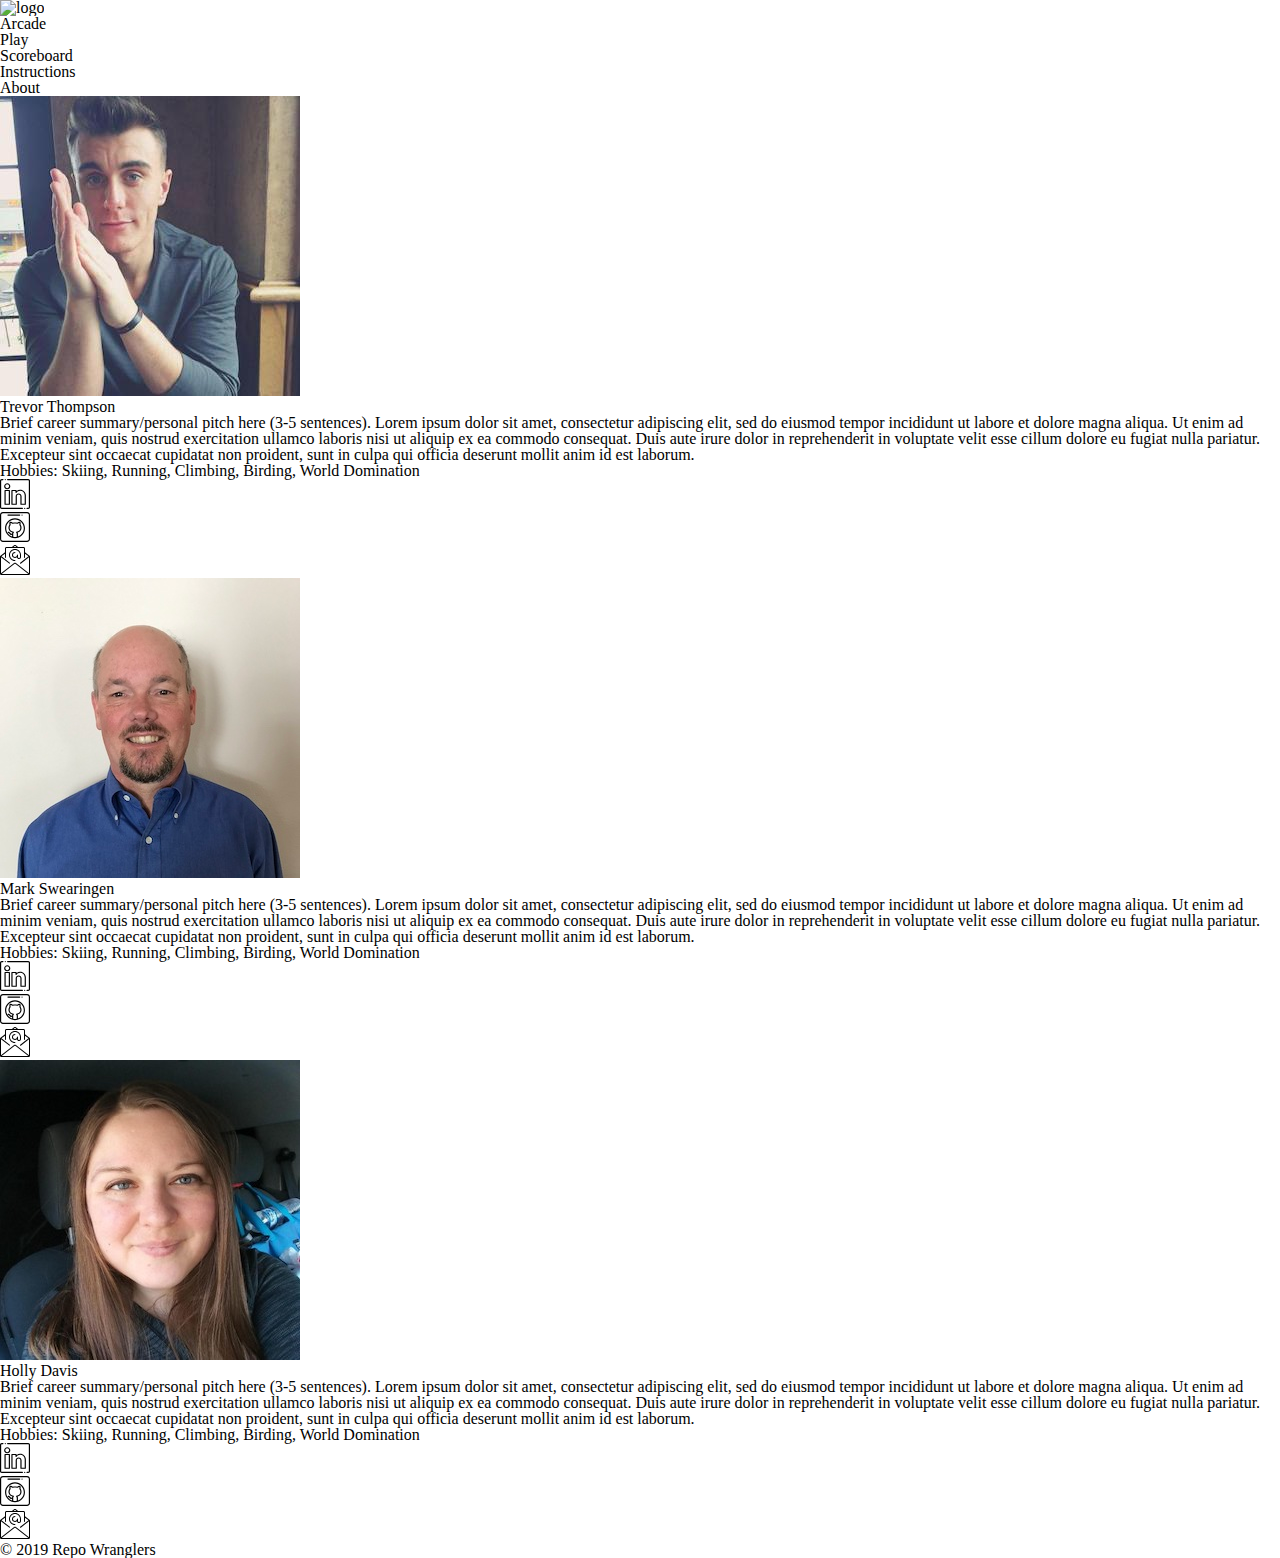
==== pages/about-us.html @ 8bfe7a9c "Merge pull request #6 from TrevorThomp/aboutus-HTML-only" ====
<!DOCTYPE html>
<html lang="en">

<head>
  <meta charset="UTF-8">
  <meta name="viewport" content="width=device-width, initial-scale=1.0">
  <meta http-equiv="X-UA-Compatible" content="ie=edge">
  <!-- Placeholder for tab favicon -->
  <link rel="icon" href="">
  <link rel="stylesheet" href="../css/reset.css">
  <link rel="stylesheet" href="../css/style.css">
  <!-- Placeholder for Google font links -->
  <link href="https://fonts.googleapis.com/css?family=Audiowide&display=swap" rel="stylesheet">
  <title>About</title>
</head>

<body>
  <header>
    <div id="logo">
      <img src="http://via.placeholder.com/200x100" alt="logo">
      <h1>Arcade</h1>
    </div>
    <nav>
      <ul>
        <li>Play</li>
        <li>Scoreboard</li>
        <li>Instructions</li>
        <li>About</li>
      </ul>
    </nav>

  </header>
  <main>
    <div id="trevor">
      <img src="../img/trevor.jpg" alt="Trevor's headshot">
      <h2>Trevor Thompson</h2>
      <p id="career">Brief career summary/personal pitch here (3-5 sentences). Lorem ipsum dolor sit amet, consectetur
        adipiscing elit, sed do eiusmod tempor incididunt ut labore et dolore magna aliqua. Ut enim ad minim veniam,
        quis nostrud exercitation ullamco laboris nisi ut aliquip ex ea commodo consequat. Duis aute irure dolor in
        reprehenderit in voluptate velit esse cillum dolore eu fugiat nulla pariatur. Excepteur sint occaecat cupidatat
        non proident, sunt in culpa qui officia deserunt mollit anim id est laborum.</p>
      <p id="hobbies">Hobbies: Skiing, Running, Climbing, Birding, World Domination</p>
      <ul>
        <li id="linkedin">
          <!-- Is there a way to open links in a new tab without security issues? -->
          <a href="https://www.linkedin.com/in/trevorthomp"><img src="../img/linkedin.svg" width=30px alt="LinkedIn Icon"></a>
        </li>
        <li id="github">
          <a href="https://github.com/TrevorThomp"><img src="../img/github.svg" width=30px alt="GitHub Icon"></a>
        </li>
        <li id="email">
          <a href="mailto:Trevor.Ray.Thompson@gmail.com"><img src="../img/email.svg" width=30px alt="Email Icon"></a>
        </li>
      </ul>
    </div>
    <div id="mark">
      <img src="../img/mark.jpg" alt="Mark's headshot">
      <h2>Mark Swearingen</h2>
      <p id="career">Brief career summary/personal pitch here (3-5 sentences). Lorem ipsum dolor sit amet, consectetur
        adipiscing elit, sed do eiusmod tempor incididunt ut labore et dolore magna aliqua. Ut enim ad minim veniam,
        quis nostrud exercitation ullamco laboris nisi ut aliquip ex ea commodo consequat. Duis aute irure dolor in
        reprehenderit in voluptate velit esse cillum dolore eu fugiat nulla pariatur. Excepteur sint occaecat cupidatat
        non proident, sunt in culpa qui officia deserunt mollit anim id est laborum.</p>
      <p id="hobbies">Hobbies: Skiing, Running, Climbing, Birding, World Domination</p>
      <ul>
        <li id="linkedin">
          <a href="https://www.linkedin.com/in/mark-swearingen"><img src="../img/linkedin.svg" width=30px alt="LinkedIn Icon"></a>
        </li>
        <li id="github">
          <a href="https://github.com/MarkArlenSwearingen"><img src="../img/github.svg" width=30px alt="GitHub Icon"></a>
        </li>
        <li id="email">
          <a href="mailto:markswearingen@bendcable.com"><img src="../img/email.svg" width=30px alt="Email Icon"></a>
        </li>
      </ul>
    </div>
    <div id="holly">
      <img src="../img/holly.jpg" alt="Holly's headshot">
      <h2>Holly Davis</h2>
      <p id="career">Brief career summary/personal pitch here (3-5 sentences). Lorem ipsum dolor sit amet, consectetur
        adipiscing elit, sed do eiusmod tempor incididunt ut labore et dolore magna aliqua. Ut enim ad minim veniam,
        quis nostrud exercitation ullamco laboris nisi ut aliquip ex ea commodo consequat. Duis aute irure dolor in
        reprehenderit in voluptate velit esse cillum dolore eu fugiat nulla pariatur. Excepteur sint occaecat cupidatat
        non proident, sunt in culpa qui officia deserunt mollit anim id est laborum.</p>
      <p id="hobbies">Hobbies: Skiing, Running, Climbing, Birding, World Domination</p>
      <ul>
        <li id="linkedin">
          <a href="https://www.linkedin.com/in/hollydavis541"><img src="../img/linkedin.svg" width=30px alt="LinkedIn Icon"></a>
        </li>
        <li id="github">
          <a href="https://github.com/hollydavis541"><img src="../img/github.svg" width=30px alt="GitHub Icon"></a>
        </li>
        <li id="email">
          <a href="mailto:hollydavis541@gmail.com"><img src="../img/email.svg" width=30px alt="Email Icon"></a>
        </li>
      </ul>
    </div>
  </main>
  <footer>
    <p>&copy 2019 Repo Wranglers</p>
  </footer>
</body>
<script src="../js/app.js"></script>

</html>
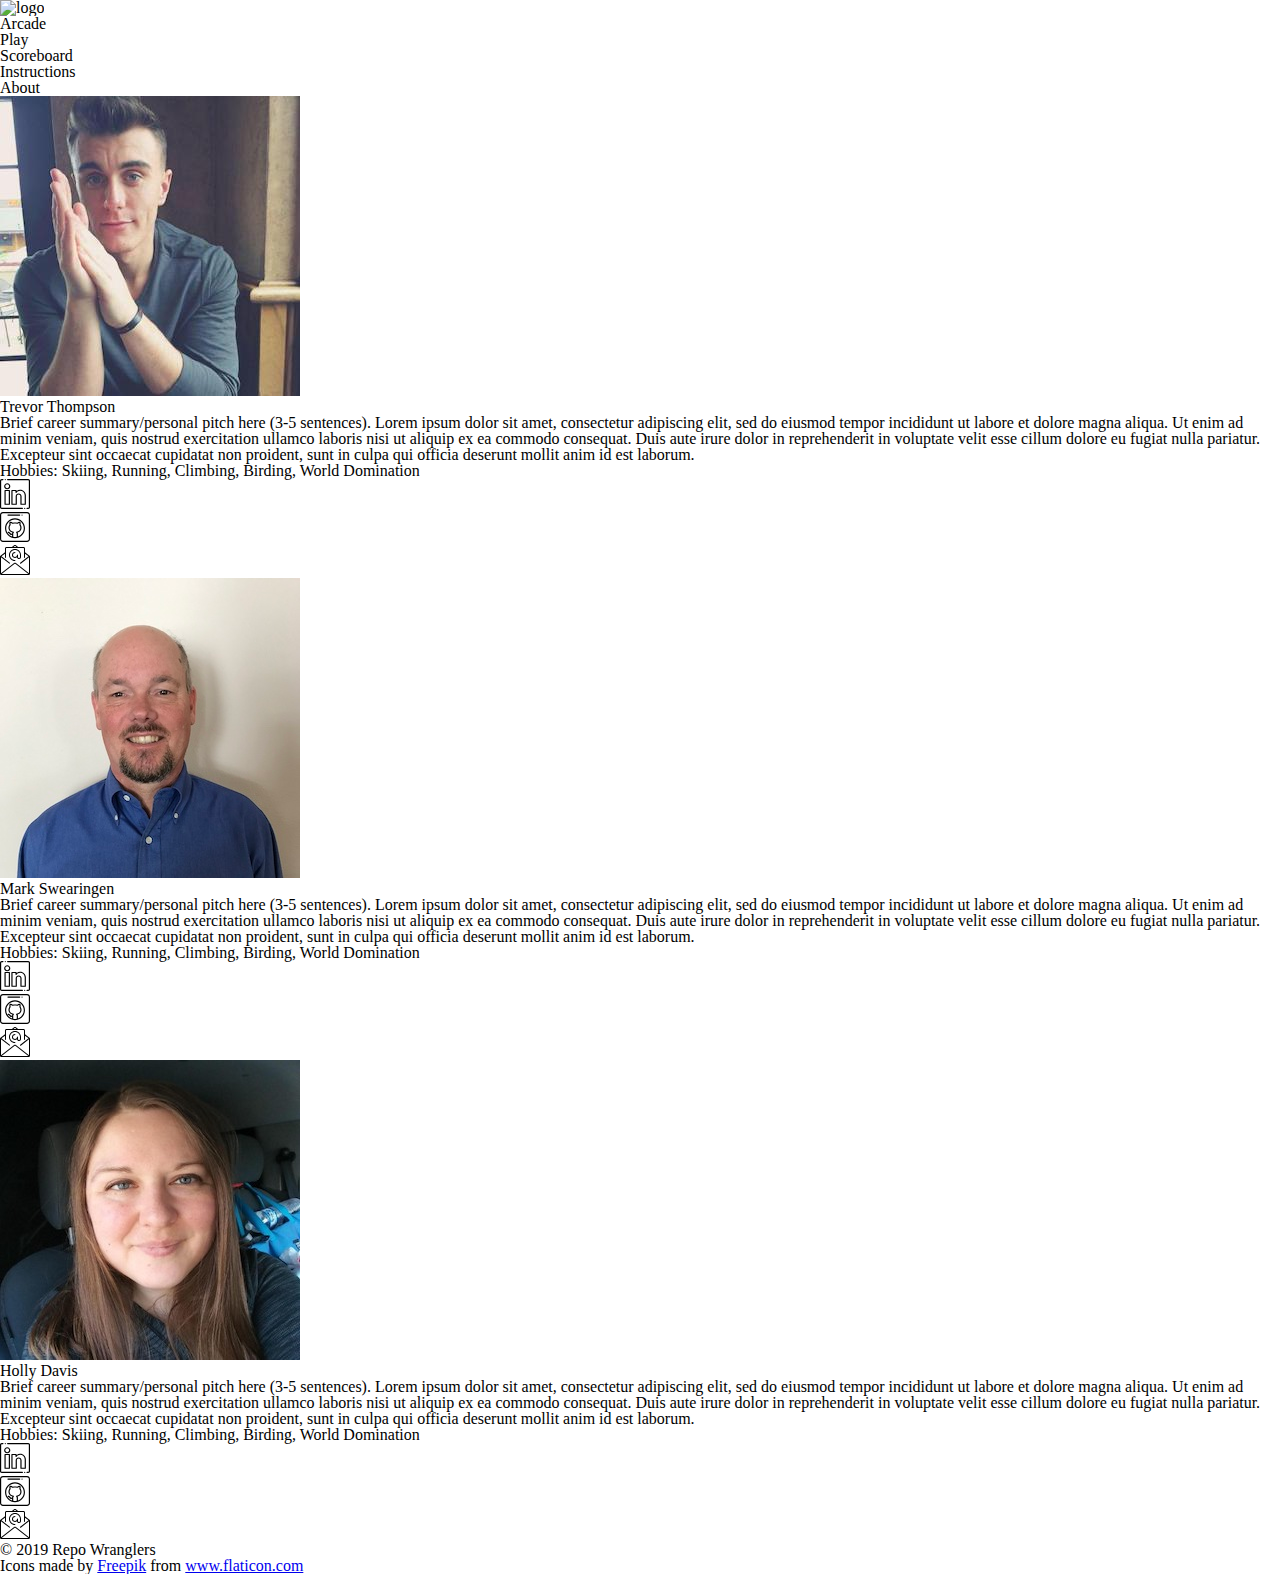
==== commit 0f6917e9: "added icon attribution to footer" ====
--- a/pages/about-us.html
+++ b/pages/about-us.html
@@ -98,6 +98,9 @@
   </main>
   <footer>
     <p>&copy 2019 Repo Wranglers</p>
+    <!-- The following is the specific attribution the Flat Icon website says we must use for the github, linkedin, and mail icons above -->
+    <p>Icons made by <a href="https://www.flaticon.com/authors/freepik" title="Freepik">Freepik</a> from <a href="https://www.flaticon.com/" title="Flaticon">www.flaticon.com</a>
+    </p>
   </footer>
 </body>
 <script src="../js/app.js"></script>
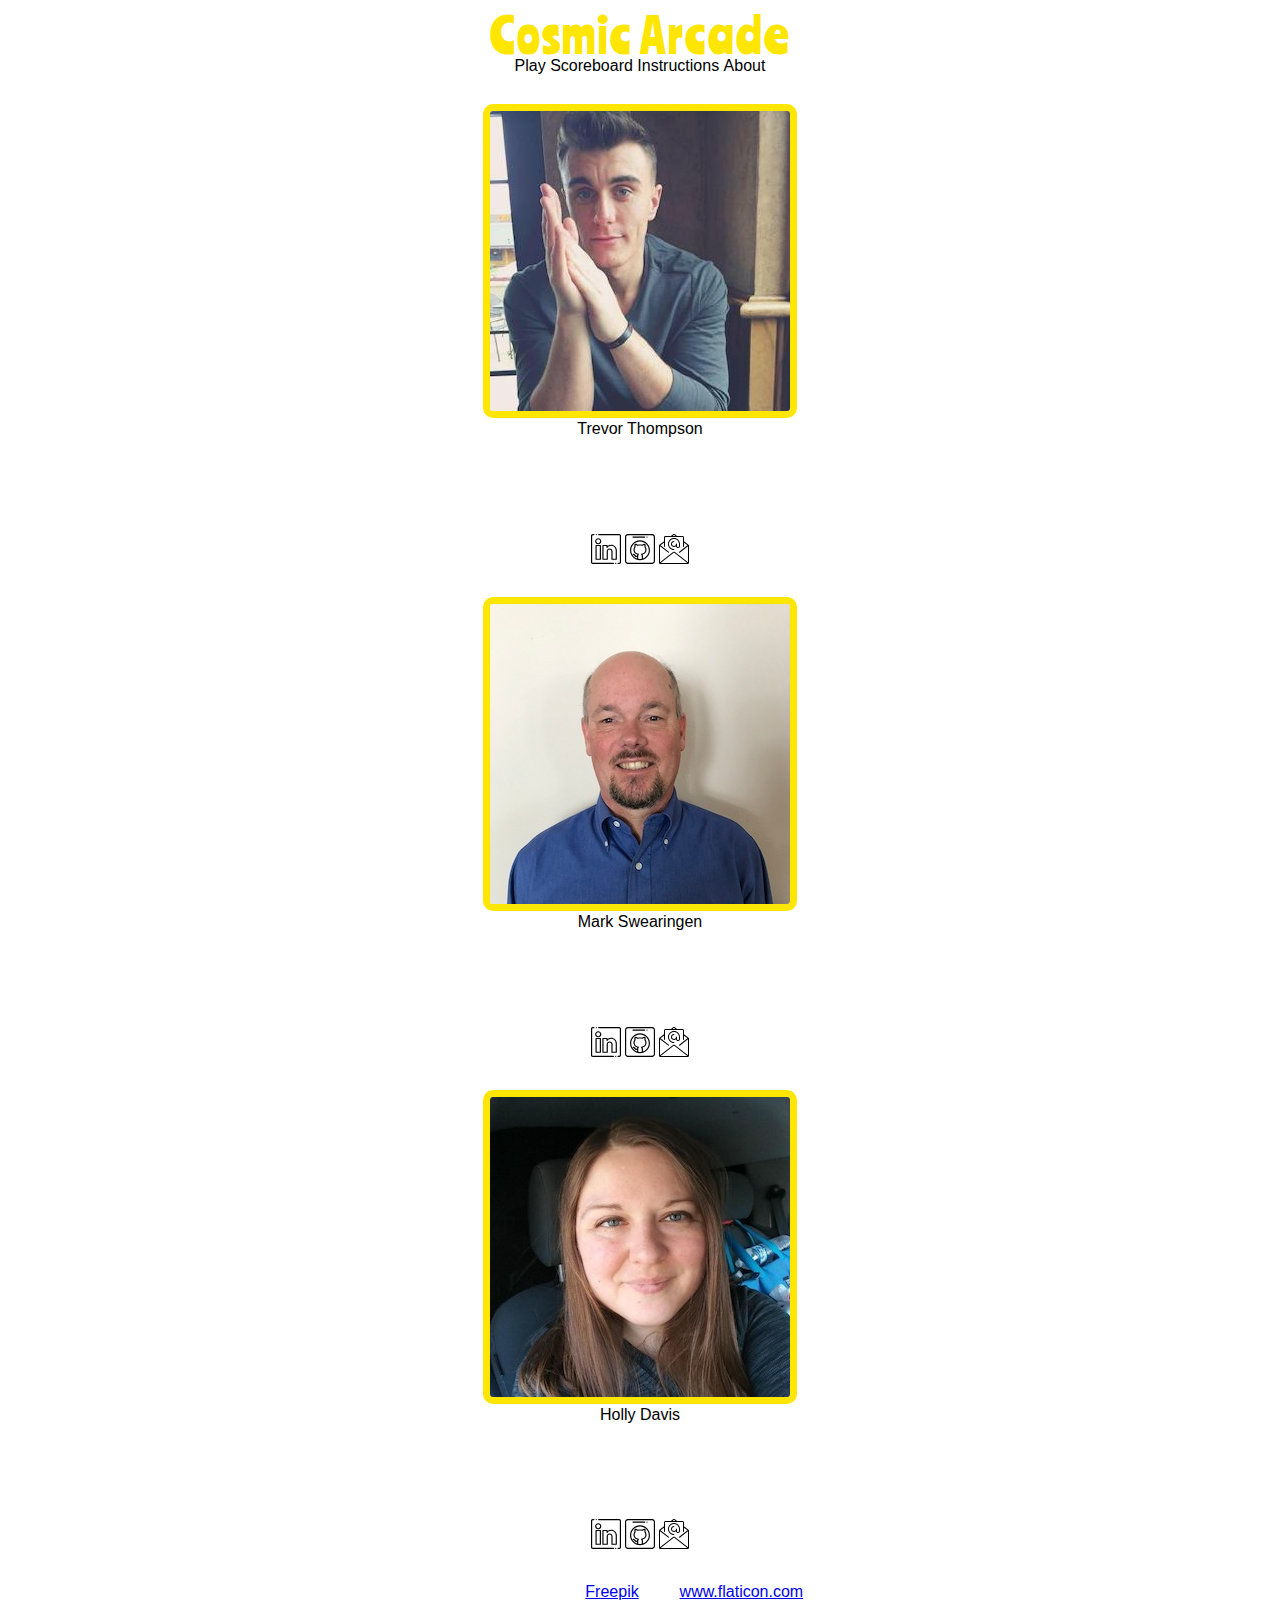
==== commit c282168f: "added glow images and made a temporary star background demo page" ====
--- a/pages/about-us.html
+++ b/pages/about-us.html
@@ -8,17 +8,16 @@
   <!-- Placeholder for tab favicon -->
   <link rel="icon" href="">
   <link rel="stylesheet" href="../css/reset.css">
-  <link rel="stylesheet" href="../css/style.css">
+  <link rel="stylesheet" href="../css/about-us.css">
   <!-- Placeholder for Google font links -->
-  <link href="https://fonts.googleapis.com/css?family=Audiowide&display=swap" rel="stylesheet">
+  <link href="https://fonts.googleapis.com/css?family=Ranchers&display=swap" rel="stylesheet">
   <title>About</title>
 </head>
 
-<body>
+<body>  
   <header>
     <div id="logo">
-      <img src="http://via.placeholder.com/200x100" alt="logo">
-      <h1>Arcade</h1>
+      <h1>Cosmic Arcade</h1>
     </div>
     <nav>
       <ul>
@@ -32,7 +31,7 @@
   </header>
   <main>
     <div id="trevor">
-      <img src="../img/trevor.jpg" alt="Trevor's headshot">
+      <img id="imgtrevor" src="../img/trevor.jpg" alt="Trevor's headshot">
       <h2>Trevor Thompson</h2>
       <p id="career">Brief career summary/personal pitch here (3-5 sentences). Lorem ipsum dolor sit amet, consectetur
         adipiscing elit, sed do eiusmod tempor incididunt ut labore et dolore magna aliqua. Ut enim ad minim veniam,
@@ -54,7 +53,7 @@
       </ul>
     </div>
     <div id="mark">
-      <img src="../img/mark.jpg" alt="Mark's headshot">
+      <img id="imgmark" src="../img/mark.jpg" alt="Mark's headshot">
       <h2>Mark Swearingen</h2>
       <p id="career">Brief career summary/personal pitch here (3-5 sentences). Lorem ipsum dolor sit amet, consectetur
         adipiscing elit, sed do eiusmod tempor incididunt ut labore et dolore magna aliqua. Ut enim ad minim veniam,
@@ -75,7 +74,7 @@
       </ul>
     </div>
     <div id="holly">
-      <img src="../img/holly.jpg" alt="Holly's headshot">
+      <img id="imgholly" src="../img/holly.jpg" alt="Holly's headshot">
       <h2>Holly Davis</h2>
       <p id="career">Brief career summary/personal pitch here (3-5 sentences). Lorem ipsum dolor sit amet, consectetur
         adipiscing elit, sed do eiusmod tempor incididunt ut labore et dolore magna aliqua. Ut enim ad minim veniam,
--- a/css/about-us.css
+++ b/css/about-us.css
@@ -0,0 +1,56 @@
+/* Just some quick CSS to demo the star background--it's fine that we change this later */
+
+body {
+  background-image: url(../img/starbackground.svg);
+  /* setting the width controls the star size */
+  background-size: 400px;
+  font-family: Verdana, Geneva, Tahoma, sans-serif;
+  text-align: center;
+  margin: 10px;
+}
+
+h1 {
+  font-family: 'Ranchers', cursive;
+  font-size: 3em;
+  color:  rgb(255, 230, 0);
+  letter-spacing: 2px;
+}
+
+#div-showdown {
+  text-align: center;
+}
+
+
+
+#spacer {
+  margin-top: 100px;
+  text-align: center;
+}
+
+#weapons {
+  list-style-type: none;
+}
+
+li {
+  display: inline;
+}
+
+.choice {
+  height: 100px;
+}
+
+p {
+  color: white;
+  line-height: 1.2em;
+  margin-bottom: 10px;
+}
+
+#imgtrevor, #imgmark, #imgholly {
+  margin-top: 30px;
+  border-radius: 10px;
+  border: 7px solid rgb(255, 230, 0);
+}
+
+.showdown {
+  width: 200px;
+}
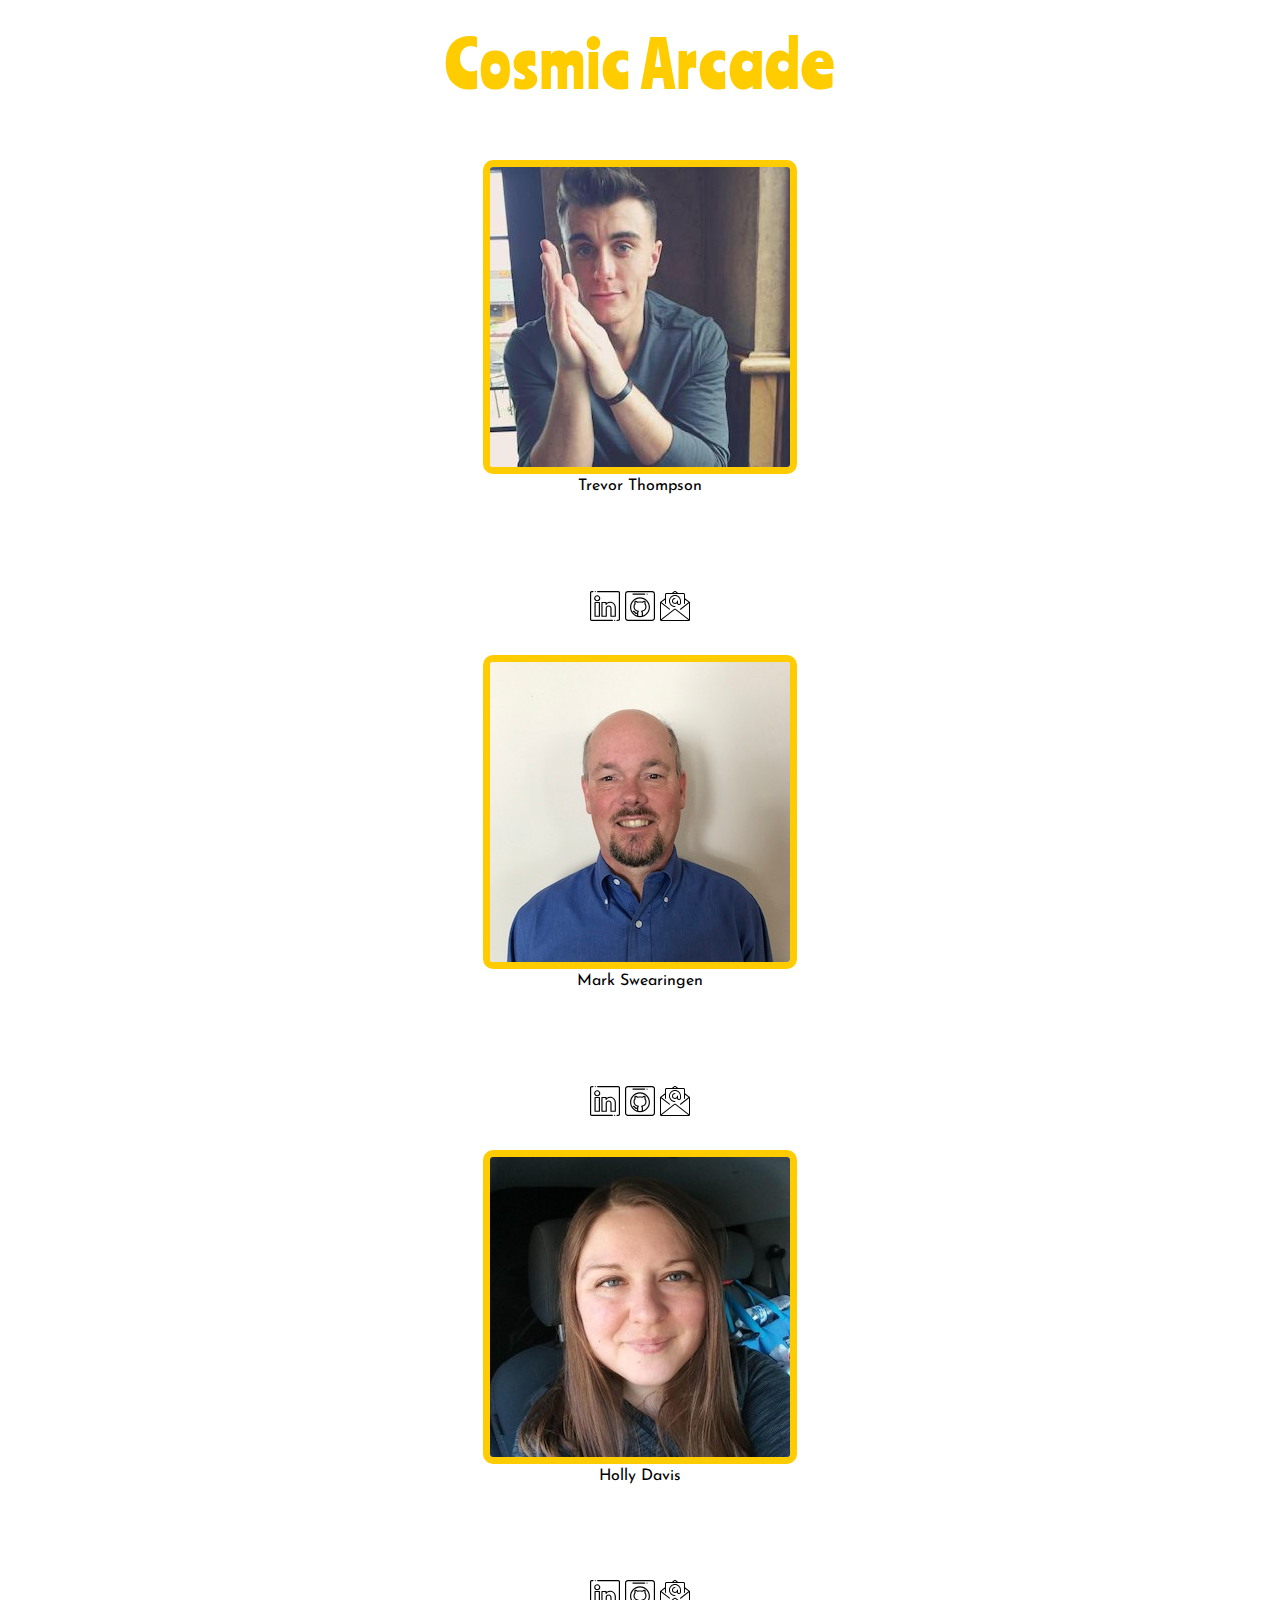
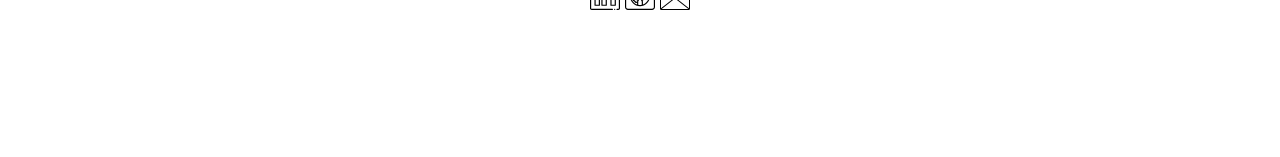
==== commit e5ad8e69: "updated header, navigation, footer on all pages" ====
--- a/pages/about-us.html
+++ b/pages/about-us.html
@@ -5,29 +5,27 @@
   <meta charset="UTF-8">
   <meta name="viewport" content="width=device-width, initial-scale=1.0">
   <meta http-equiv="X-UA-Compatible" content="ie=edge">
-  <!-- Placeholder for tab favicon -->
-  <link rel="icon" href="">
+  <link rel="icon" href="../img/favicon.png">
   <link rel="stylesheet" href="../css/reset.css">
   <link rel="stylesheet" href="../css/about-us.css">
-  <!-- Placeholder for Google font links -->
+  <link href="https://fonts.googleapis.com/css?family=Josefin+Sans:400,700&display=swap" rel="stylesheet">
   <link href="https://fonts.googleapis.com/css?family=Ranchers&display=swap" rel="stylesheet">
   <title>About</title>
 </head>
 
-<body>  
+<body>
   <header>
     <div id="logo">
       <h1>Cosmic Arcade</h1>
     </div>
-    <nav>
-      <ul>
-        <li>Play</li>
-        <li>Scoreboard</li>
-        <li>Instructions</li>
-        <li>About</li>
+    <nav id="nav">
+      <ul id="ul-nav">
+        <li><a href="../index.html">PLAY</a></li>
+        <li><a href="./instructions.html">INSTRUCTIONS</a></li>
+        <li><a href="./highscores.html">SCOREBOARD</a></li>
+        <li><a href="./about-us.html">ABOUT</a></li>
       </ul>
     </nav>
-
   </header>
   <main>
     <div id="trevor">
@@ -42,7 +40,8 @@
       <ul>
         <li id="linkedin">
           <!-- Is there a way to open links in a new tab without security issues? -->
-          <a href="https://www.linkedin.com/in/trevorthomp"><img src="../img/linkedin.svg" width=30px alt="LinkedIn Icon"></a>
+          <a href="https://www.linkedin.com/in/trevorthomp"><img src="../img/linkedin.svg" width=30px
+              alt="LinkedIn Icon"></a>
         </li>
         <li id="github">
           <a href="https://github.com/TrevorThomp"><img src="../img/github.svg" width=30px alt="GitHub Icon"></a>
@@ -63,10 +62,12 @@
       <p id="hobbies">Hobbies: Skiing, Running, Climbing, Birding, World Domination</p>
       <ul>
         <li id="linkedin">
-          <a href="https://www.linkedin.com/in/mark-swearingen"><img src="../img/linkedin.svg" width=30px alt="LinkedIn Icon"></a>
+          <a href="https://www.linkedin.com/in/mark-swearingen"><img src="../img/linkedin.svg" width=30px
+              alt="LinkedIn Icon"></a>
         </li>
         <li id="github">
-          <a href="https://github.com/MarkArlenSwearingen"><img src="../img/github.svg" width=30px alt="GitHub Icon"></a>
+          <a href="https://github.com/MarkArlenSwearingen"><img src="../img/github.svg" width=30px
+              alt="GitHub Icon"></a>
         </li>
         <li id="email">
           <a href="mailto:markswearingen@bendcable.com"><img src="../img/email.svg" width=30px alt="Email Icon"></a>
@@ -84,7 +85,8 @@
       <p id="hobbies">Hobbies: Skiing, Running, Climbing, Birding, World Domination</p>
       <ul>
         <li id="linkedin">
-          <a href="https://www.linkedin.com/in/hollydavis541"><img src="../img/linkedin.svg" width=30px alt="LinkedIn Icon"></a>
+          <a href="https://www.linkedin.com/in/hollydavis541"><img src="../img/linkedin.svg" width=30px
+              alt="LinkedIn Icon"></a>
         </li>
         <li id="github">
           <a href="https://github.com/hollydavis541"><img src="../img/github.svg" width=30px alt="GitHub Icon"></a>
@@ -97,8 +99,8 @@
   </main>
   <footer>
     <p>&copy 2019 Repo Wranglers</p>
-    <!-- The following is the specific attribution the Flat Icon website says we must use for the github, linkedin, and mail icons above -->
-    <p>Icons made by <a href="https://www.flaticon.com/authors/freepik" title="Freepik">Freepik</a> from <a href="https://www.flaticon.com/" title="Flaticon">www.flaticon.com</a>
+    <p>Icons made by <a href="https://www.flaticon.com/authors/freepik" title="Freepik">Freepik</a> from <a
+        href="https://www.flaticon.com/" title="Flaticon">www.flaticon.com</a>
     </p>
   </footer>
 </body>
--- a/css/about-us.css
+++ b/css/about-us.css
@@ -4,16 +4,17 @@
   background-image: url(../img/starbackground.svg);
   /* setting the width controls the star size */
   background-size: 400px;
-  font-family: Verdana, Geneva, Tahoma, sans-serif;
+  font-family: 'Josefin Sans', sans-serif;
   text-align: center;
   margin: 10px;
 }
 
 h1 {
   font-family: 'Ranchers', cursive;
-  font-size: 3em;
-  color:  rgb(255, 230, 0);
+  font-size: 4em;
+  color: rgb(255, 204, 0);
   letter-spacing: 2px;
+  margin-top: 30px;
 }
 
 #div-showdown {
@@ -22,12 +23,12 @@
 
 
 
-#spacer {
+#div-weapons {
   margin-top: 100px;
   text-align: center;
 }
 
-#weapons {
+#ul-weapons {
   list-style-type: none;
 }
 
@@ -37,6 +38,7 @@
 
 .choice {
   height: 100px;
+  cursor: pointer;
 }
 
 p {
@@ -48,9 +50,35 @@
 #imgtrevor, #imgmark, #imgholly {
   margin-top: 30px;
   border-radius: 10px;
-  border: 7px solid rgb(255, 230, 0);
+  border: 7px solid rgb(255, 204, 0);
 }
 
 .showdown {
   width: 200px;
 }
+
+#ul-nav {
+  margin-top: 20px;
+}
+
+#ul-nav li {
+  color: white;
+  padding: 15px;
+  font-weight: 600;
+}
+
+footer {
+  margin: 50px;
+}
+
+footer p:last-child {
+  font-size: .7em;
+}
+
+a {
+  text-decoration: none;
+  color: white;
+}
+
+
+
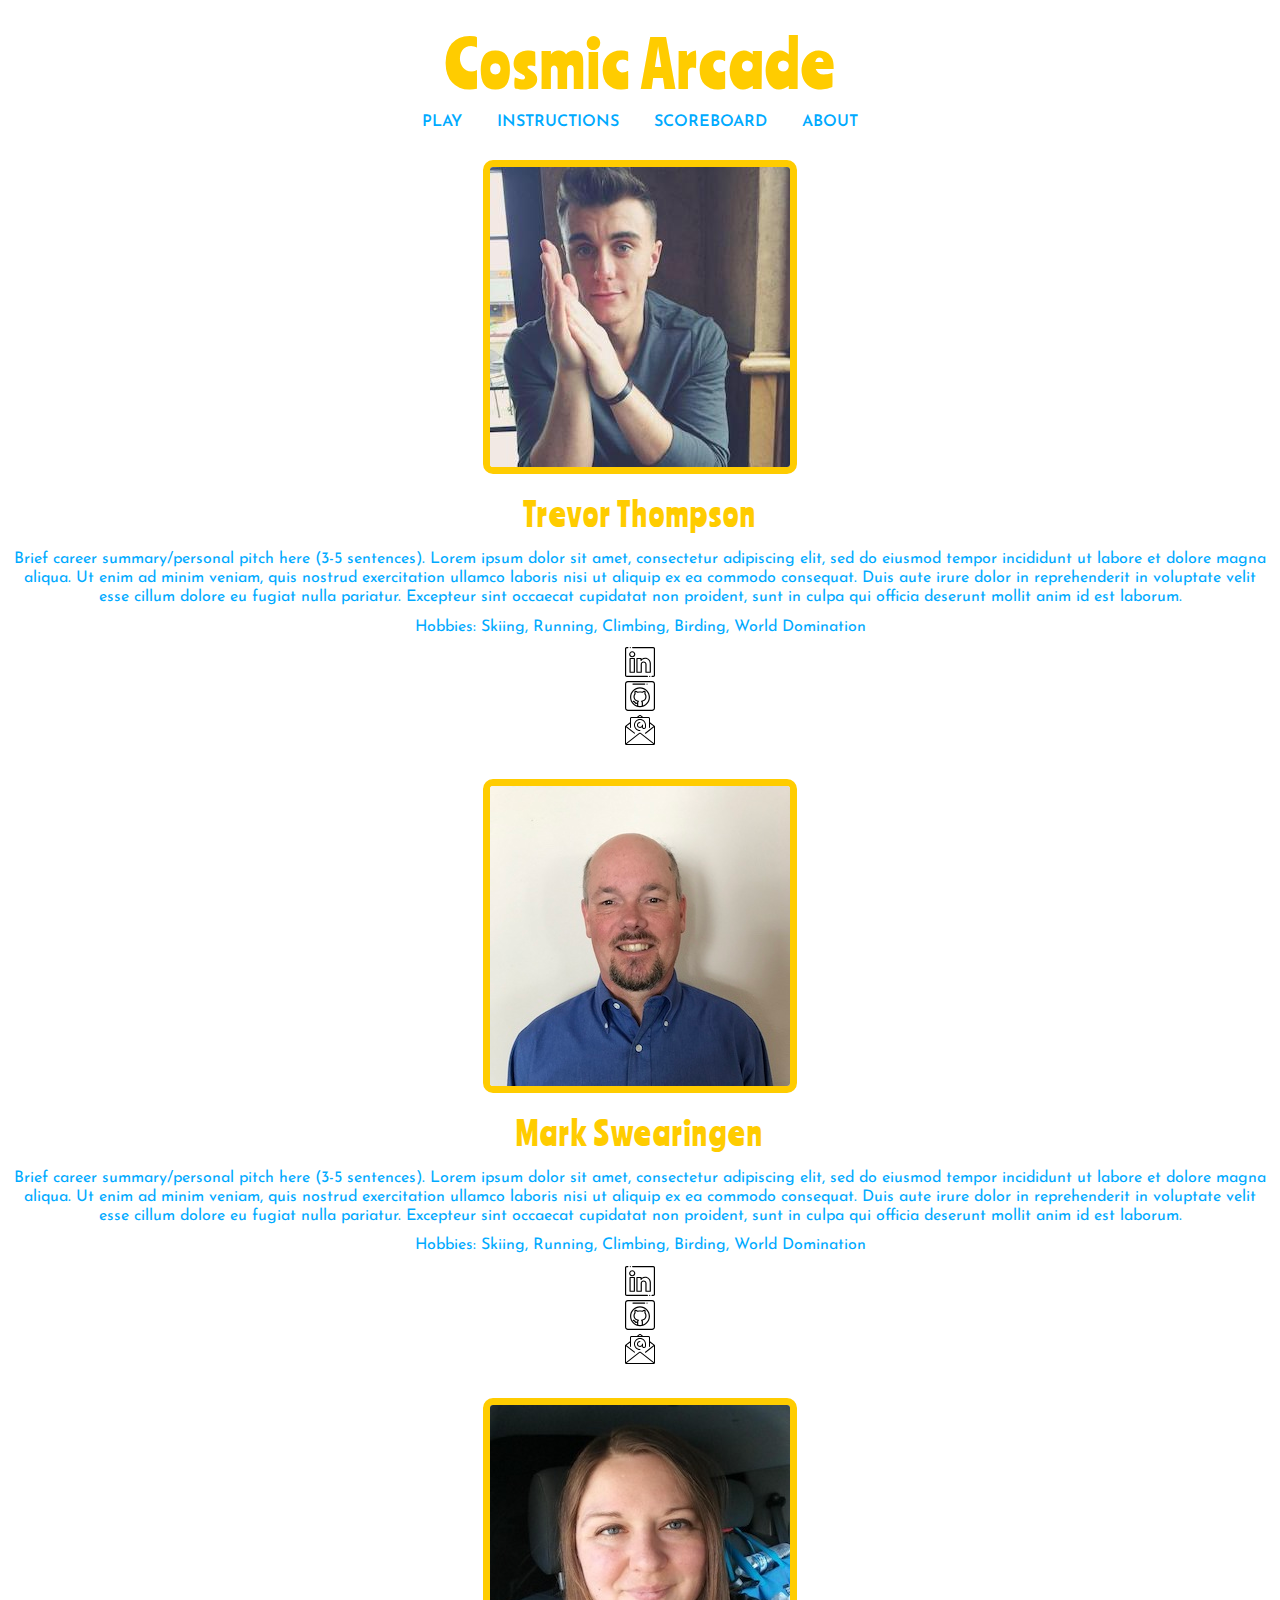
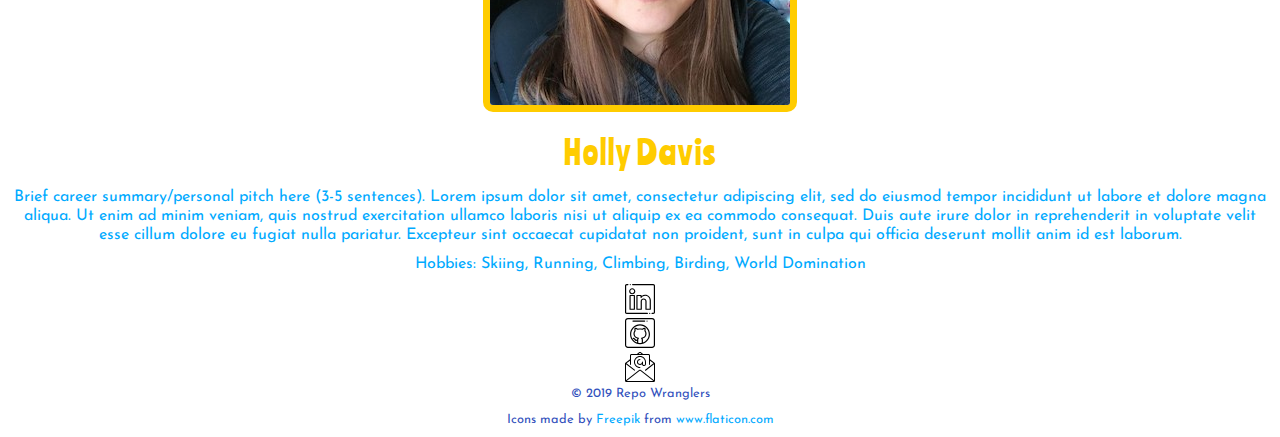
==== commit 5c14e76d: "draft styling" ====
--- a/pages/about-us.html
+++ b/pages/about-us.html
@@ -8,6 +8,7 @@
   <link rel="icon" href="../img/favicon.png">
   <link rel="stylesheet" href="../css/reset.css">
   <link rel="stylesheet" href="../css/about-us.css">
+  <link rel="stylesheet" href="../css/style.css">
   <link href="https://fonts.googleapis.com/css?family=Josefin+Sans:400,700&display=swap" rel="stylesheet">
   <link href="https://fonts.googleapis.com/css?family=Ranchers&display=swap" rel="stylesheet">
   <title>About</title>
--- a/css/about-us.css
+++ b/css/about-us.css
@@ -1,5 +1,3 @@
-/* Just some quick CSS to demo the star background--it's fine that we change this later */
-
 body {
   background-image: url(../img/starbackground.svg);
   /* setting the width controls the star size */
@@ -7,42 +5,10 @@
   font-family: 'Josefin Sans', sans-serif;
   text-align: center;
   margin: 10px;
-}
-
-h1 {
-  font-family: 'Ranchers', cursive;
-  font-size: 4em;
-  color: rgb(255, 204, 0);
-  letter-spacing: 2px;
-  margin-top: 30px;
-}
-
-#div-showdown {
-  text-align: center;
-}
-
-
-
-#div-weapons {
-  margin-top: 100px;
-  text-align: center;
-}
-
-#ul-weapons {
-  list-style-type: none;
-}
-
-li {
-  display: inline;
-}
-
-.choice {
-  height: 100px;
-  cursor: pointer;
+  color: #00AAFF;
 }
 
 p {
-  color: white;
   line-height: 1.2em;
   margin-bottom: 10px;
 }
@@ -52,33 +18,3 @@
   border-radius: 10px;
   border: 7px solid rgb(255, 204, 0);
 }
-
-.showdown {
-  width: 200px;
-}
-
-#ul-nav {
-  margin-top: 20px;
-}
-
-#ul-nav li {
-  color: white;
-  padding: 15px;
-  font-weight: 600;
-}
-
-footer {
-  margin: 50px;
-}
-
-footer p:last-child {
-  font-size: .7em;
-}
-
-a {
-  text-decoration: none;
-  color: white;
-}
-
-
-
--- a/css/style.css
+++ b/css/style.css
@@ -0,0 +1,172 @@
+body {
+  background-image: url(../img/starbackground.svg);
+  /* setting the following controls the star size */
+  background-size: 400px;
+  font-family: 'Josefin Sans', sans-serif;
+  text-align: center;
+  margin: 10px;
+  color: #00AAFF;
+}
+
+h1 {
+  font-family: 'Ranchers', cursive;
+  font-size: 4em;
+  color: #FFCC00;
+  letter-spacing: 2px;
+  margin-top: 30px;
+}
+
+h2 {
+  font-family: 'Ranchers', cursive;
+  font-size: 2em;
+  color: #FFCC00;
+  letter-spacing: 2px;
+  margin: 20px 0px;
+}
+
+#ul-nav {
+  margin-top: 20px;
+  color: #00AAFF;
+}
+
+#ul-nav li {
+  padding: 15px;
+  font-weight: 600;
+  display: inline;
+}
+
+a {
+  text-decoration: none;
+  color: #00AAFF;
+}
+
+#playerName-container {
+  float: left;
+  margin: 40px 0px 0px 45px;
+  font-family: 'Ranchers', cursive;
+  font-size: 1.5em;
+  color: #FFCC00;
+  letter-spacing: 2px;
+  text-align: right;
+}
+
+#compName-container {
+  float: right;
+  margin: 40px 30px 0px 0px;
+  font-family: 'Ranchers', cursive;
+  font-size: 1.5em;
+  color: #FFCC00;
+  letter-spacing: 2px;
+}
+
+#scoreboard {
+  margin: 20px auto;
+  width: 45%;
+  border: 4px solid #FFCC00;
+  border-radius: 10px;
+}
+
+#scoreboard span {
+  font-size: 5em;
+  font-family: 'VT323', monospace;
+}
+
+#play-again-modal {
+  display: none;
+  border: 1px solid red;
+  margin: 0 auto;
+  width: 15%;
+}
+
+#play-again-modal button {
+  margin: 0 auto;
+  padding: 15px;
+}
+
+#ul-choices li {
+  display: inline;
+}
+
+.img-showdown {
+  width: 40%;
+  height: 200px;
+}
+
+#divider {
+  margin: 0px 20px;
+  height: 200px;
+}
+
+#div-weapons {
+  margin-top: 5%;
+  text-align: center;
+}
+
+#ul-weapons {
+  list-style-type: none;
+}
+
+#ul-weapons li {
+  display: inline;
+}
+
+.choice {
+  height: 100px;
+  cursor: pointer;
+}
+
+#smackTalk {
+  margin-top: 50px;
+}
+
+#round-message h2 {
+  margin-bottom: 10px;
+  font-size: 2em;
+}
+
+#round-message p {
+  font-size: 1.5em;
+}
+
+footer {
+  color: #3150BC;
+  font-size: .8em;
+}
+
+#attribution {
+  margin-top: 10px;
+}
+
+/* INSTRUCTIONS PAGE STYLING   */
+
+#instructions {
+  margin: 0px auto;
+  width:  75%;
+}
+
+#ol-instructions li {
+  list-style-type: decimal;
+  text-align: left;
+  padding: 5px;
+  font-size: 1.2em;
+}
+
+#howtopic {
+  margin-top: 20px;
+  border-radius: 10px;
+  border: 7px solid #FFCC00;
+}
+
+#whatwins {
+  margin-bottom: 20px;
+}
+
+#whatwins li {
+  font-family: 'Josefin Sans', sans-serif;
+  font-size: 1.5em;
+  padding: 5px;
+  color: #00AAFF;
+}
+
+
+/* SCOREBOARD PAGE STYLING*/
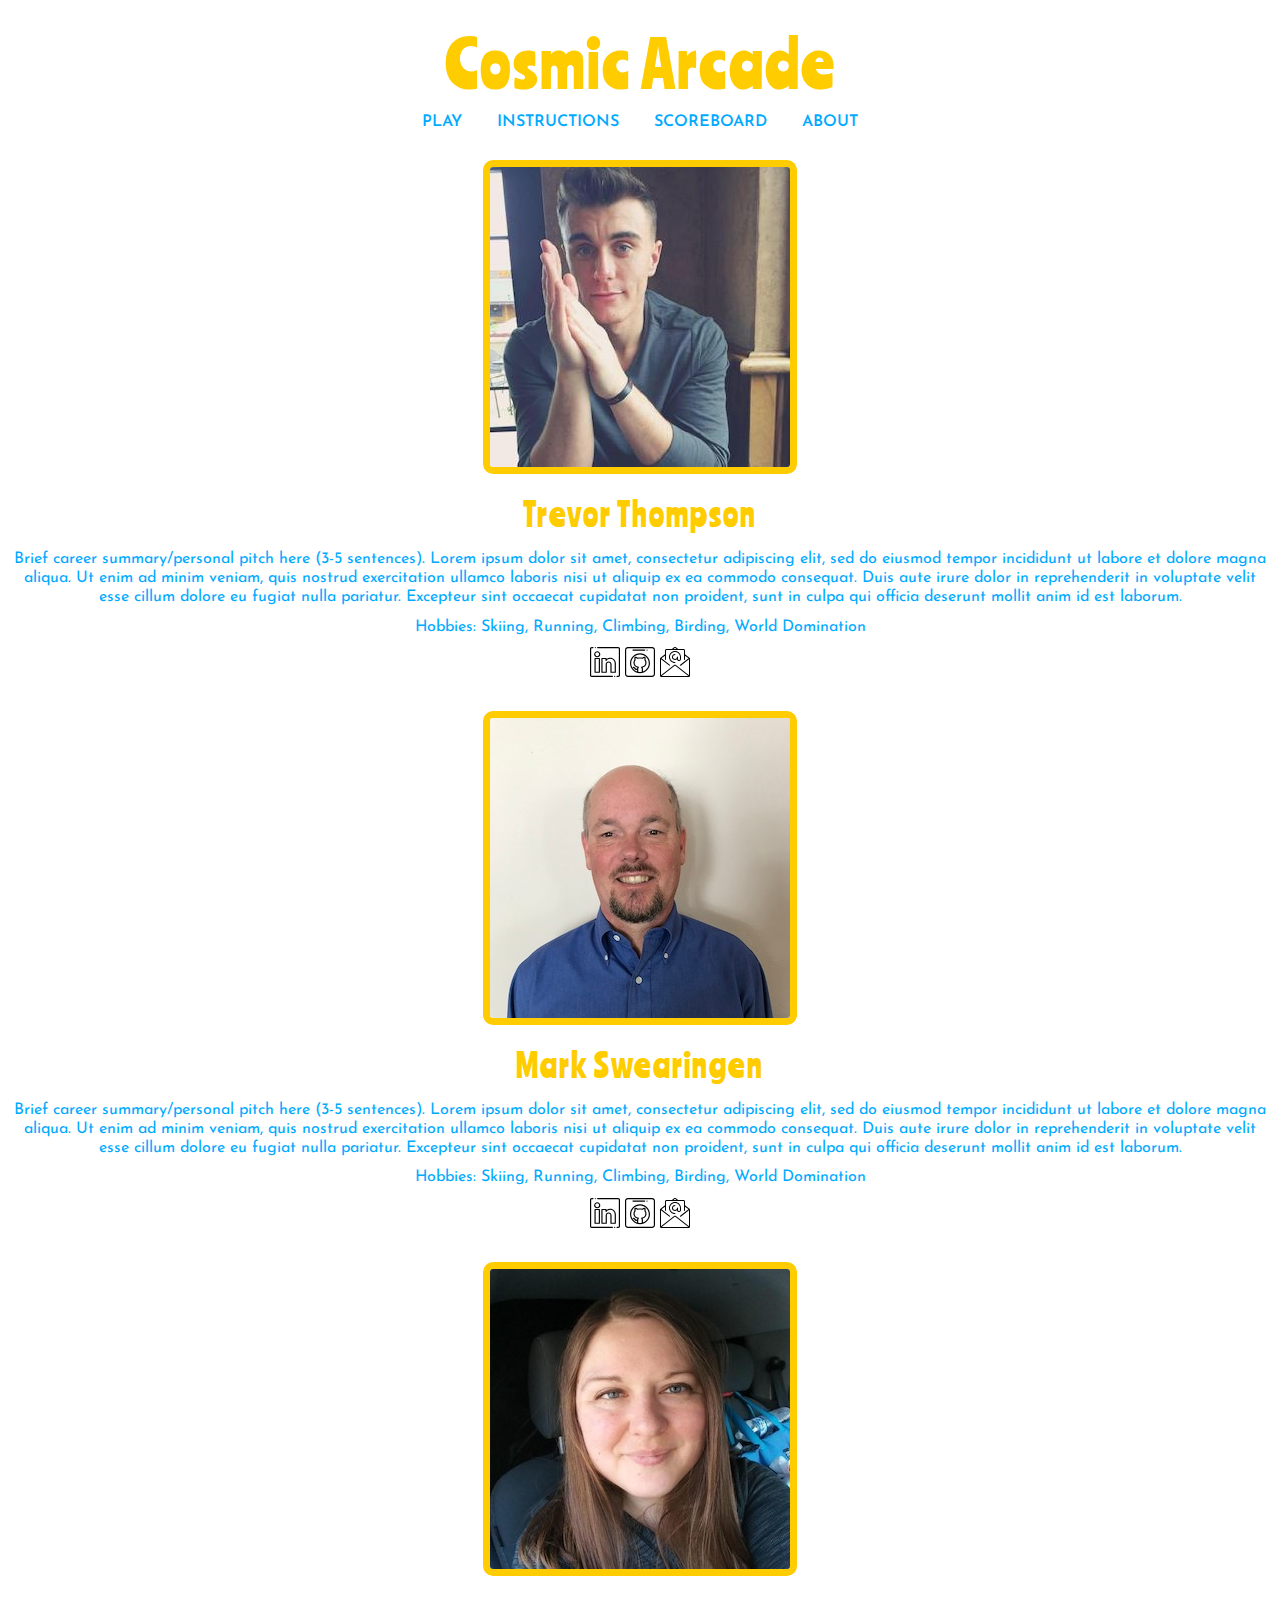
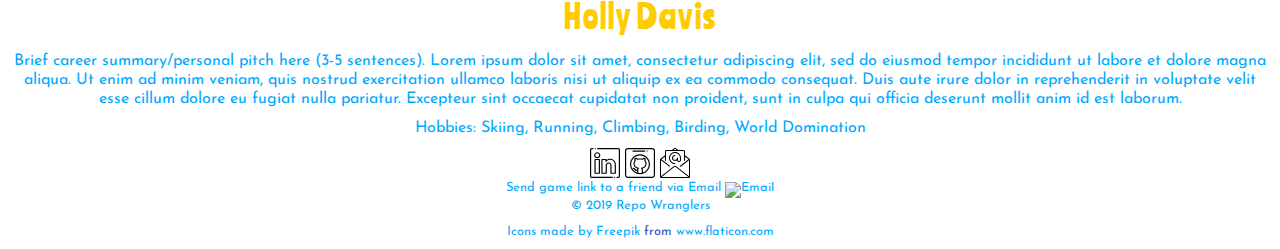
==== commit 55f15647: "Add text prior to share icon" ====
--- a/pages/about-us.html
+++ b/pages/about-us.html
@@ -99,6 +99,8 @@
     </div>
   </main>
   <footer>
+      <a href="mailto:?Subject=Cosmic Arcade - Fun rock, paper, scissors, lizard, Spock&Body=Here is the Cosmic Arcade site! https://cosmicarcade.netlify.com/">Send game link to a friend via Email
+        <img src="https://simplesharebuttons.com/images/somacro/email.png" alt="Email" />
     <p>&copy 2019 Repo Wranglers</p>
     <p>Icons made by <a href="https://www.flaticon.com/authors/freepik" title="Freepik">Freepik</a> from <a
         href="https://www.flaticon.com/" title="Flaticon">www.flaticon.com</a>
--- a/css/about-us.css
+++ b/css/about-us.css
@@ -5,7 +5,38 @@
   font-family: 'Josefin Sans', sans-serif;
   text-align: center;
   margin: 10px;
+
   color: #00AAFF;
+}
+
+h1 {
+  font-family: 'Ranchers', cursive;
+  font-size: 4em;
+  color: rgb(255, 204, 0);
+  letter-spacing: 2px;
+  margin-top: 30px;
+}
+
+#div-showdown {
+  text-align: center;
+}
+
+#div-weapons {
+  margin-top: 100px;
+  text-align: center;
+}
+
+#ul-weapons {
+  list-style-type: none;
+}
+
+li {
+  display: inline;
+}
+
+.choice {
+  height: 100px;
+  cursor: pointer;
 }
 
 p {
--- a/css/style.css
+++ b/css/style.css
@@ -24,6 +24,15 @@
   margin: 20px 0px;
 }
 
+ol { 
+  list-style-type: decimal; 
+  list-style-position: inside; 
+}
+
+.high-scores {
+  padding: 10px;
+}
+
 #ul-nav {
   margin-top: 20px;
   color: #00AAFF;
@@ -64,10 +73,124 @@
   width: 45%;
   border: 4px solid #FFCC00;
   border-radius: 10px;
+
+  color: rgb(255, 204, 0);
+  letter-spacing: 2px;
+  margin-top: 30px;
+  text-align: center;
+}
+
+#overlay {
+  display: flex; /* Hidden by default */
+  flex-direction: column;
+  position: fixed; /* Sit on top of the page content */
+  top: 0;
+  left: 0;
+  right: 0;
+  bottom: 0;
+  background-image: url(../img/overlay-background.jpg);
+  background-size: 600px;
+  z-index: 5; /* Specify a stack order in case you're using a different order for other elements */
+}
+
+#input-container {
+  display: block;
+  margin-top: 350px;
+  text-align: center;
+}
+
+#input-container label {
+  display: block;
+  font-size: 1.3em;
+  color: rgb(255, 204, 0);
+  font-family: 'Ranchers', cursive;
+  letter-spacing: 2px;
+  text-transform: uppercase;
+}
+
+#input-container input {
+  display: block;
+  padding: 10px;
+  margin: 30px auto;
+  border-radius: 10px;
+  outline: none;
+  width: 50%;
+}
+
+/* Button Source: https://codepen.io/AlainBarrios/pen/eKYgog */
+
+#enter-button{
+  text-transform: uppercase;
+  align-items: center;
+  margin: 0 auto;
+  color: #fff;
+  font-size: 1.5rem;
+  font-family: 'Ranchers', cursive;
+  padding: 10px;
+  letter-spacing: 1px;
+  background-image: linear-gradient(90deg, #03a9f4, #f441a5, #ffeb3b, #03a9f4);
+  background-size: 400%;
+  border-radius: 30px;
+  position: relative;
+  border: none;
+}
+
+#enter-button:before{
+  content: "";
+  position: absolute;
+  top: -5px;
+  left: -5px;
+  right: -5px;
+  bottom: -5px;
+  z-index: -1;
+  background-image: linear-gradient(90deg, #03a9f4, #f441a5, #ffeb3b, #03a9f4);
+  background-size: 400%;
+  border-radius: 30px;
+  opacity: 1;
+  transition: filter .5s, opacity .5s;
+}
+
+#enter-button, #enter-button::before{
+  animation: animate 8s linear reverse forwards;
+}
+
+#enter-button:hover,
+#enter-button:hover:before{
+  animation: animate 8s linear infinite;
+  cursor: pointer;
+}
+
+#enter-button:hover:before{
+  filter: blur(20px);
+  opacity: 1;
+}
+
+@keyframes animate{
+  0%{
+    background-position: 0%;
+  }
+  100%{
+    background-position: 400%;
+  }
+}
+
+@keyframes animate2{
+  0%{
+    background-position: 400%;
+  }
+  100%{
+    background-position: 0%;
+  }
+}
+
+.choice {
+  height: 100px;
+  cursor: pointer;
 }
 
 #scoreboard span {
   font-size: 5em;
+  color:  #CD00FF;
   font-family: 'VT323', monospace;
 }
 
@@ -83,6 +206,7 @@
   padding: 15px;
 }
 
+
 #ul-choices li {
   display: inline;
 }
@@ -168,5 +292,3 @@
   color: #00AAFF;
 }
 
-
-/* SCOREBOARD PAGE STYLING*/
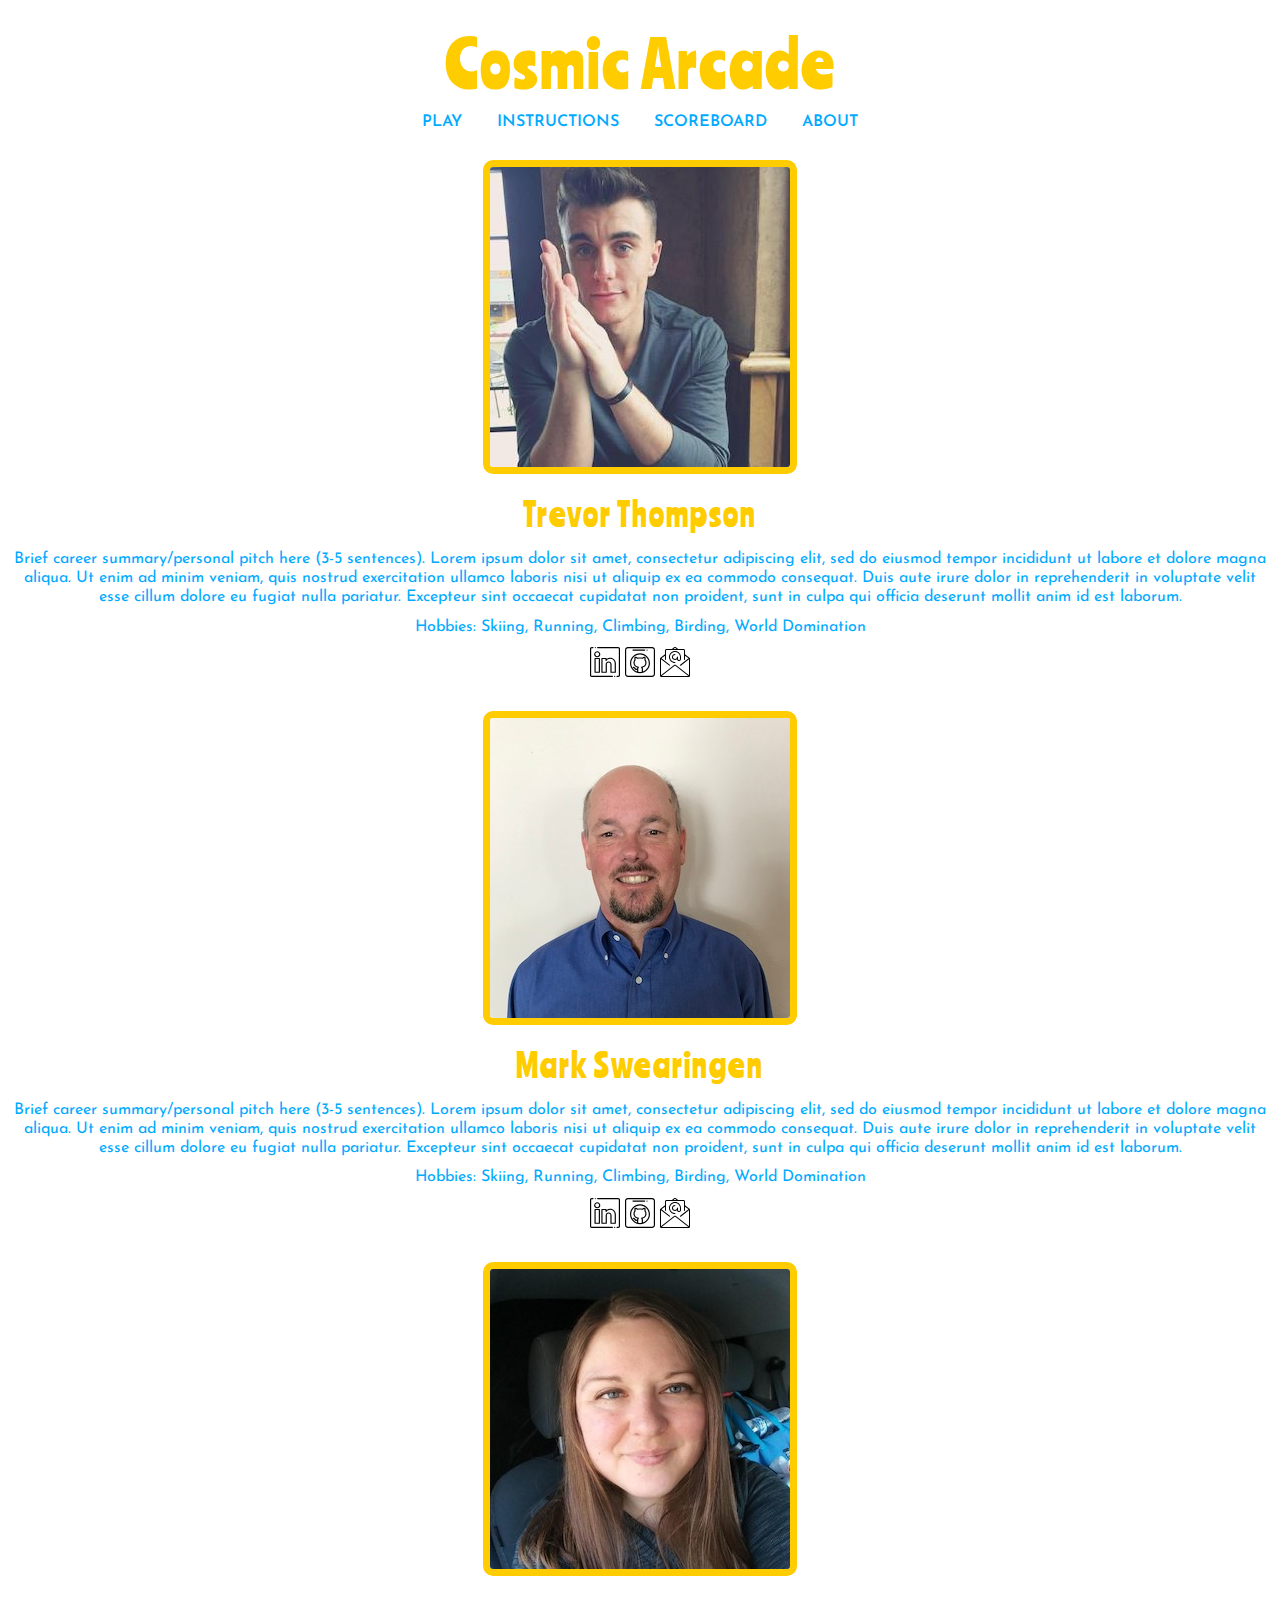
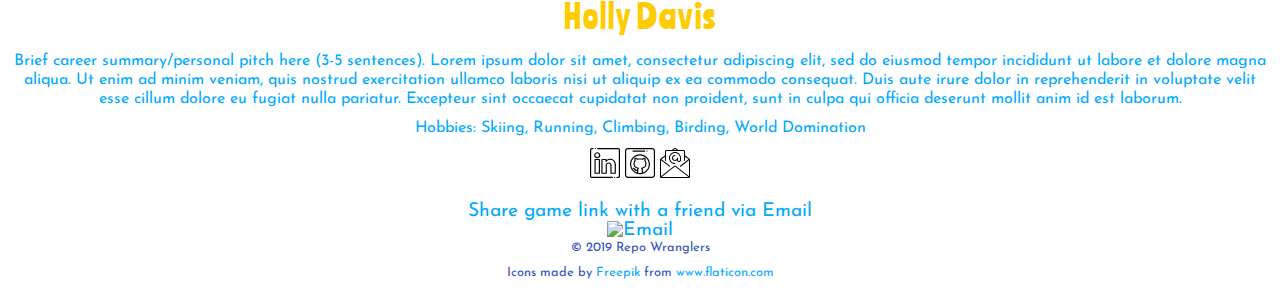
==== commit a1a28788: "Add style to share link via email" ====
--- a/pages/about-us.html
+++ b/pages/about-us.html
@@ -99,8 +99,8 @@
     </div>
   </main>
   <footer>
-      <a href="mailto:?Subject=Cosmic Arcade - Fun rock, paper, scissors, lizard, Spock&Body=Here is the Cosmic Arcade site! https://cosmicarcade.netlify.com/">Send game link to a friend via Email
-        <img src="https://simplesharebuttons.com/images/somacro/email.png" alt="Email" />
+      <a id="send" href="mailto:?Subject=Cosmic Arcade - Fun rock, paper, scissors, lizard, Spock&Body=Here is the Cosmic Arcade site! https://cosmicarcade.netlify.com/">Share game link with a friend via Email</br>
+        <img src="https://simplesharebuttons.com/images/somacro/email.png" alt="Email" /></a>
     <p>&copy 2019 Repo Wranglers</p>
     <p>Icons made by <a href="https://www.flaticon.com/authors/freepik" title="Freepik">Freepik</a> from <a
         href="https://www.flaticon.com/" title="Flaticon">www.flaticon.com</a>
--- a/css/style.css
+++ b/css/style.css
@@ -255,6 +255,7 @@
 footer {
   color: #3150BC;
   font-size: .8em;
+  margin-top: 1.5em;
 }
 
 #attribution {
@@ -292,3 +293,6 @@
   color: #00AAFF;
 }
 
+#send {
+  font-size: 1.5em;
+}
